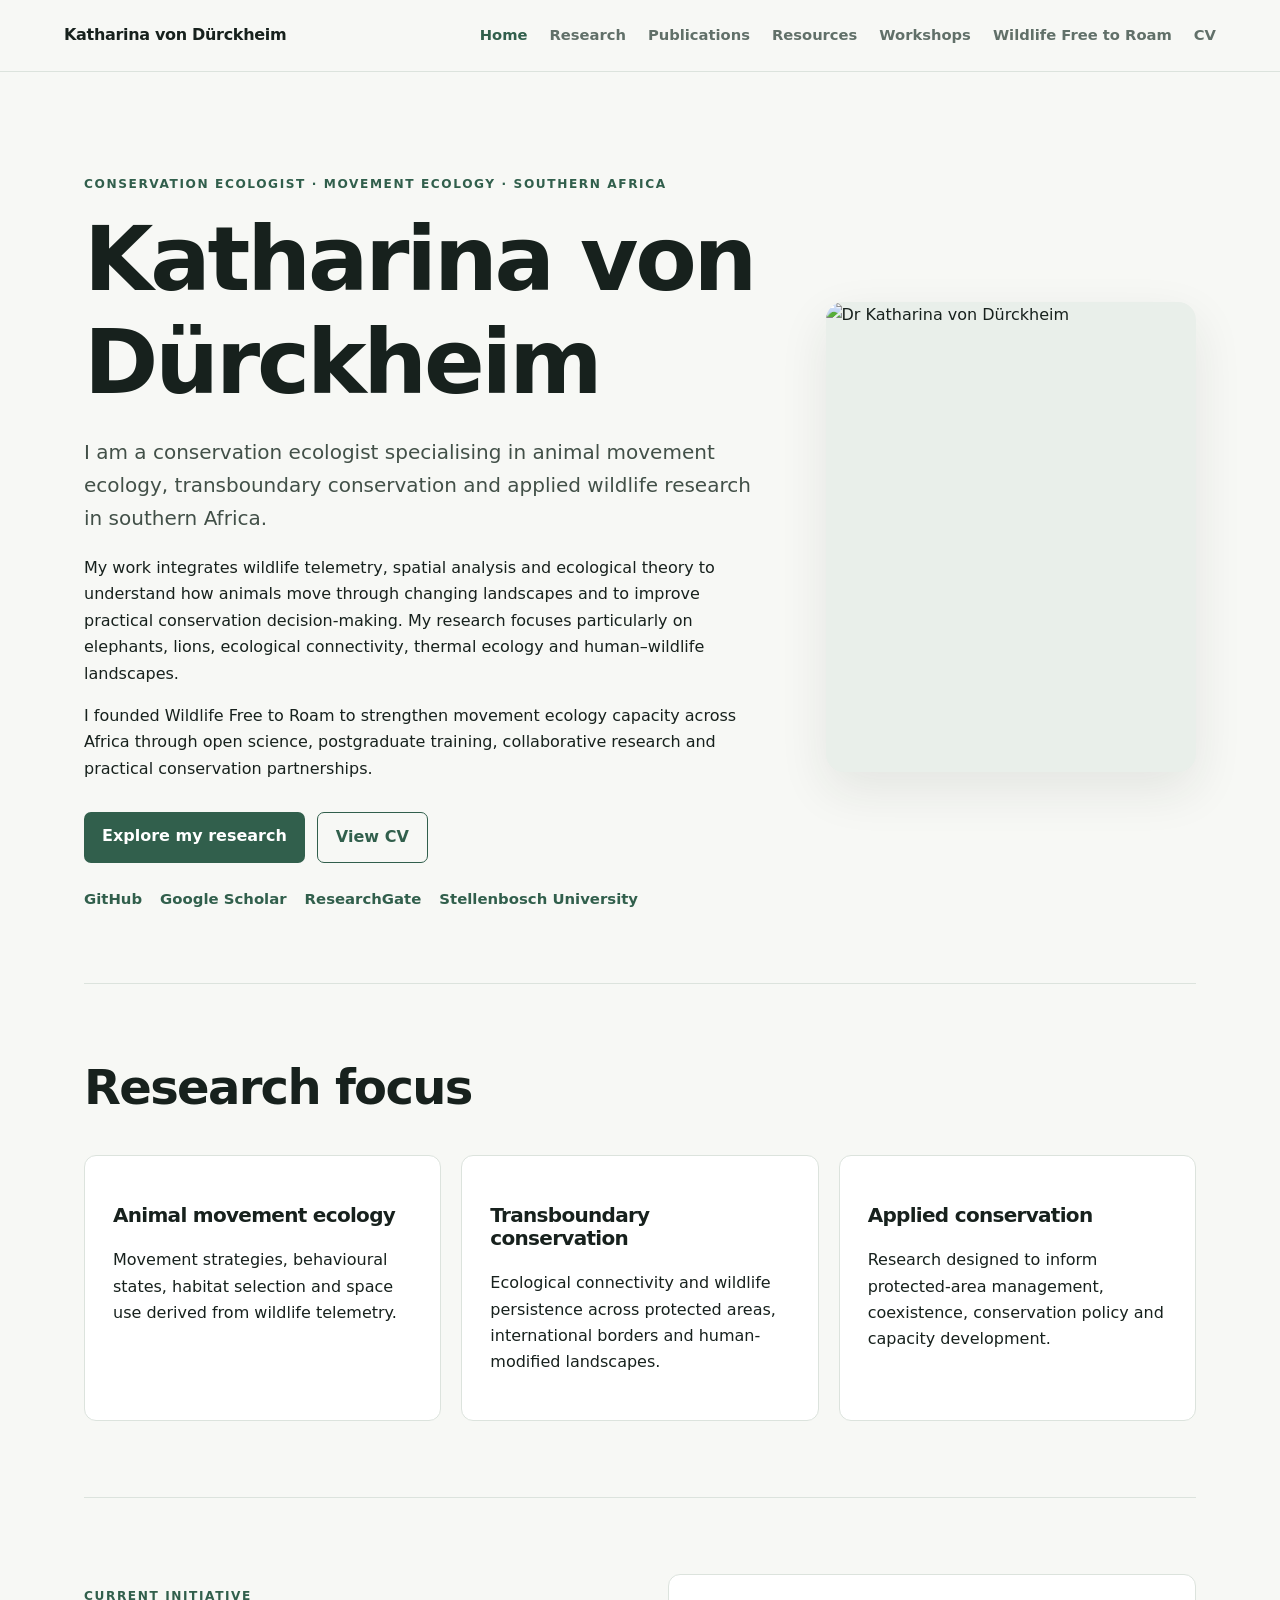
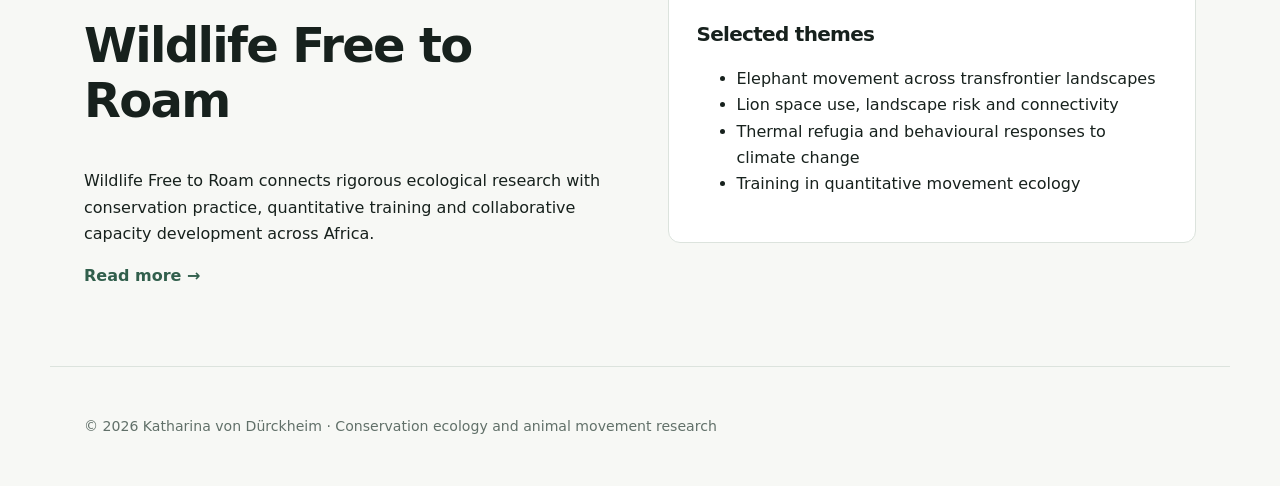
==== index.html @ d7ab154a "Update index.html" ====
<!doctype html>
<html lang="en">
<head>
  <meta charset="utf-8">
  <meta name="viewport" content="width=device-width, initial-scale=1">

  <meta
    name="description"
    content="Katharina von Dürckheim — conservation ecologist specialising in animal movement ecology, transboundary conservation and applied wildlife research."
  >

  <title>Home | Katharina von Dürckheim</title>

  <link rel="stylesheet" href="styles.css">
</head>

<body>

<nav class="navbar">
  <a class="brand" href="index.html">Katharina von Dürckheim</a>

  <button
    class="menu-toggle"
    aria-label="Toggle navigation"
    onclick="document.querySelector('.nav-links').classList.toggle('open')"
  >
    ☰
  </button>

  <div class="nav-links">
    <a href="index.html">Home</a>
    <a href="research.html">Research</a>
    <a href="publications.html">Publications</a>
    <a href="resources.html">Resources</a>
    <a href="workshops.html">Workshops</a>
    <a href="wfr.html">Wildlife Free to Roam</a>
    <a href="cv.html">CV</a>
  </div>
</nav>

<main>

<section class="hero">

  <div class="hero-copy">

    <p class="eyebrow">
      Conservation ecologist · Movement ecology · Southern Africa
    </p>

    <h1>Katharina von Dürckheim</h1>

    <p class="lead">
      I am a conservation ecologist specialising in animal movement ecology,
      transboundary conservation and applied wildlife research in southern Africa.
    </p>

    <p>
      My work integrates wildlife telemetry, spatial analysis and ecological theory
      to understand how animals move through changing landscapes and to improve
      practical conservation decision-making. My research focuses particularly on
      elephants, lions, ecological connectivity, thermal ecology and
      human–wildlife landscapes.
    </p>

    <p>
      I founded Wildlife Free to Roam to strengthen movement ecology capacity
      across Africa through open science, postgraduate training, collaborative
      research and practical conservation partnerships.
    </p>

    <div class="buttons">
      <a class="button primary" href="research.html">
        Explore my research
      </a>

      <a class="button secondary" href="cv.html">
        View CV
      </a>
    </div>

    <div class="social-links">
      <a
        href="https://github.com/KatharinaVonDurckheim"
        target="_blank"
        rel="noopener noreferrer"
      >
        GitHub
      </a>

      <a href="#" title="Replace with your Google Scholar link">
        Google Scholar
      </a>

      <a href="#" title="Replace with your ResearchGate link">
        ResearchGate
      </a>

      <a href="#" title="Replace with your Stellenbosch University profile">
        Stellenbosch University
      </a>
    </div>

  </div>

  <div class="portrait-card">
  <img src="images/katharina.jpg"
       alt="Dr Katharina von Dürckheim"
       class="portrait-image">
</div>

</section>


<section class="section">

  <h2>Research focus</h2>

  <div class="cards">

    <article class="card">
      <h3>Animal movement ecology</h3>

      <p>
        Movement strategies, behavioural states, habitat selection and space use
        derived from wildlife telemetry.
      </p>
    </article>

    <article class="card">
      <h3>Transboundary conservation</h3>

      <p>
        Ecological connectivity and wildlife persistence across protected areas,
        international borders and human-modified landscapes.
      </p>
    </article>

    <article class="card">
      <h3>Applied conservation</h3>

      <p>
        Research designed to inform protected-area management, coexistence,
        conservation policy and capacity development.
      </p>
    </article>

  </div>

</section>


<section class="section split">

  <div>

    <p class="eyebrow">Current initiative</p>

    <h2>Wildlife Free to Roam</h2>

    <p>
      Wildlife Free to Roam connects rigorous ecological research with conservation
      practice, quantitative training and collaborative capacity development
      across Africa.
    </p>

    <a class="text-link" href="wfr.html">
      Read more →
    </a>

  </div>

  <div class="feature-panel">

    <h3>Selected themes</h3>

    <ul>
      <li>Elephant movement across transfrontier landscapes</li>
      <li>Lion space use, landscape risk and connectivity</li>
      <li>Thermal refugia and behavioural responses to climate change</li>
      <li>Training in quantitative movement ecology</li>
    </ul>

  </div>

</section>

</main>


<footer>
  <p>
    © 2026 Katharina von Dürckheim · Conservation ecology and animal movement research
  </p>
</footer>


<script>
  document.querySelectorAll('.nav-links a').forEach(link => {
    if (
      link.getAttribute('href') === location.pathname.split('/').pop() ||
      (
        location.pathname.endsWith('/') &&
        link.getAttribute('href') === 'index.html'
      )
    ) {
      link.classList.add('active');
    }
  });
</script>

</body>
</html>
---- styles.css ----
:root {
  --ink: #17211d;
  --muted: #617069;
  --paper: #f7f8f5;
  --white: #ffffff;
  --accent: #315f4c;
  --accent-dark: #244738;
  --line: #dce3dd;
  --soft: #e9efea;
  --max: 1180px;
}
* { box-sizing: border-box; }
html { scroll-behavior: smooth; }
body {
  margin: 0;
  color: var(--ink);
  background: var(--paper);
  font-family: Inter, ui-sans-serif, system-ui, -apple-system, BlinkMacSystemFont, "Segoe UI", sans-serif;
  line-height: 1.65;
}
a { color: var(--accent); }
.navbar {
  min-height: 72px;
  display: flex;
  align-items: center;
  gap: 28px;
  padding: 0 5vw;
  background: rgba(247,248,245,.96);
  border-bottom: 1px solid var(--line);
  position: sticky;
  top: 0;
  z-index: 20;
}
.brand {
  color: var(--ink);
  text-decoration: none;
  font-weight: 720;
  letter-spacing: -.02em;
  white-space: nowrap;
}
.nav-links { margin-left: auto; display: flex; align-items: center; gap: 22px; }
.nav-links a {
  color: var(--muted);
  text-decoration: none;
  font-size: .92rem;
  font-weight: 560;
}
.nav-links a:hover, .nav-links a.active { color: var(--accent); }
.menu-toggle { display: none; margin-left: auto; border: 0; background: none; font-size: 1.5rem; }
main { max-width: var(--max); margin: 0 auto; padding: 0 34px; }
.hero {
  min-height: 72vh;
  display: grid;
  grid-template-columns: 1.45fr .8fr;
  gap: 70px;
  align-items: center;
  padding: 90px 0 72px;
}
h1, h2, h3 { line-height: 1.15; letter-spacing: -.035em; }
h1 { font-size: clamp(3rem, 7vw, 5.8rem); margin: .15em 0 .25em; }
h2 { font-size: clamp(1.9rem, 4vw, 3rem); margin-top: 0; }
h3 { font-size: 1.25rem; }
.lead { font-size: 1.25rem; color: #425048; max-width: 760px; }
.eyebrow {
  color: var(--accent);
  text-transform: uppercase;
  letter-spacing: .13em;
  font-size: .76rem;
  font-weight: 760;
}
.buttons { display: flex; flex-wrap: wrap; gap: 12px; margin: 30px 0 24px; }
.button {
  display: inline-block;
  padding: 11px 18px;
  border-radius: 7px;
  text-decoration: none;
  font-weight: 680;
}
.button.primary { background: var(--accent); color: white; }
.button.primary:hover { background: var(--accent-dark); }
.button.secondary { border: 1px solid var(--accent); }
.social-links { display: flex; flex-wrap: wrap; gap: 18px; font-size: .93rem; }
.social-links a, .text-link { text-decoration: none; font-weight: 650; }
.portrait-card {
  background: var(--soft);
  border-radius: 18px;
  min-height: 470px;
  overflow: hidden;
  box-shadow: 0 18px 50px rgba(28,47,38,.09);
}
.portrait-placeholder {
  min-height: 470px;
  display: flex;
  flex-direction: column;
  align-items: center;
  justify-content: center;
  color: var(--muted);
  text-align: center;
  border: 1px dashed #9baba2;
}
.portrait-placeholder small { margin-top: 8px; }
.section { padding: 76px 0; border-top: 1px solid var(--line); }
.cards { display: grid; grid-template-columns: repeat(3, 1fr); gap: 20px; }
.card, .feature-panel {
  background: var(--white);
  padding: 28px;
  border: 1px solid var(--line);
  border-radius: 12px;
}
.split { display: grid; grid-template-columns: 1fr 1fr; gap: 55px; align-items: start; }
.page-header { padding: 95px 0 70px; max-width: 900px; }
.page-header h1 { font-size: clamp(2.6rem, 6vw, 4.8rem); }
.project-list article { padding: 28px 0; border-bottom: 1px solid var(--line); }
.project-list article:first-child { border-top: 1px solid var(--line); }
.project-list h2 { font-size: 1.65rem; margin-bottom: 8px; }
.publications li { margin-bottom: 22px; }
.notice { padding: 20px; background: var(--soft); border-left: 4px solid var(--accent); margin-top: 35px; }
footer {
  max-width: var(--max);
  margin: 0 auto;
  padding: 34px;
  color: var(--muted);
  border-top: 1px solid var(--line);
  font-size: .88rem;
}
@media (max-width: 900px) {
  .hero, .split { grid-template-columns: 1fr; }
  .cards { grid-template-columns: 1fr; }
  .portrait-card, .portrait-placeholder { min-height: 360px; }
  .menu-toggle { display: block; }
  .nav-links {
    display: none;
    position: absolute;
    top: 72px;
    left: 0;
    right: 0;
    margin: 0;
    padding: 18px 5vw 24px;
    background: var(--paper);
    border-bottom: 1px solid var(--line);
    flex-direction: column;
    align-items: flex-start;
  }
  .nav-links.open { display: flex; }
}
@media (max-width: 600px) {
  main { padding: 0 20px; }
  .hero { padding-top: 60px; }
  h1 { font-size: 3.2rem; }
}
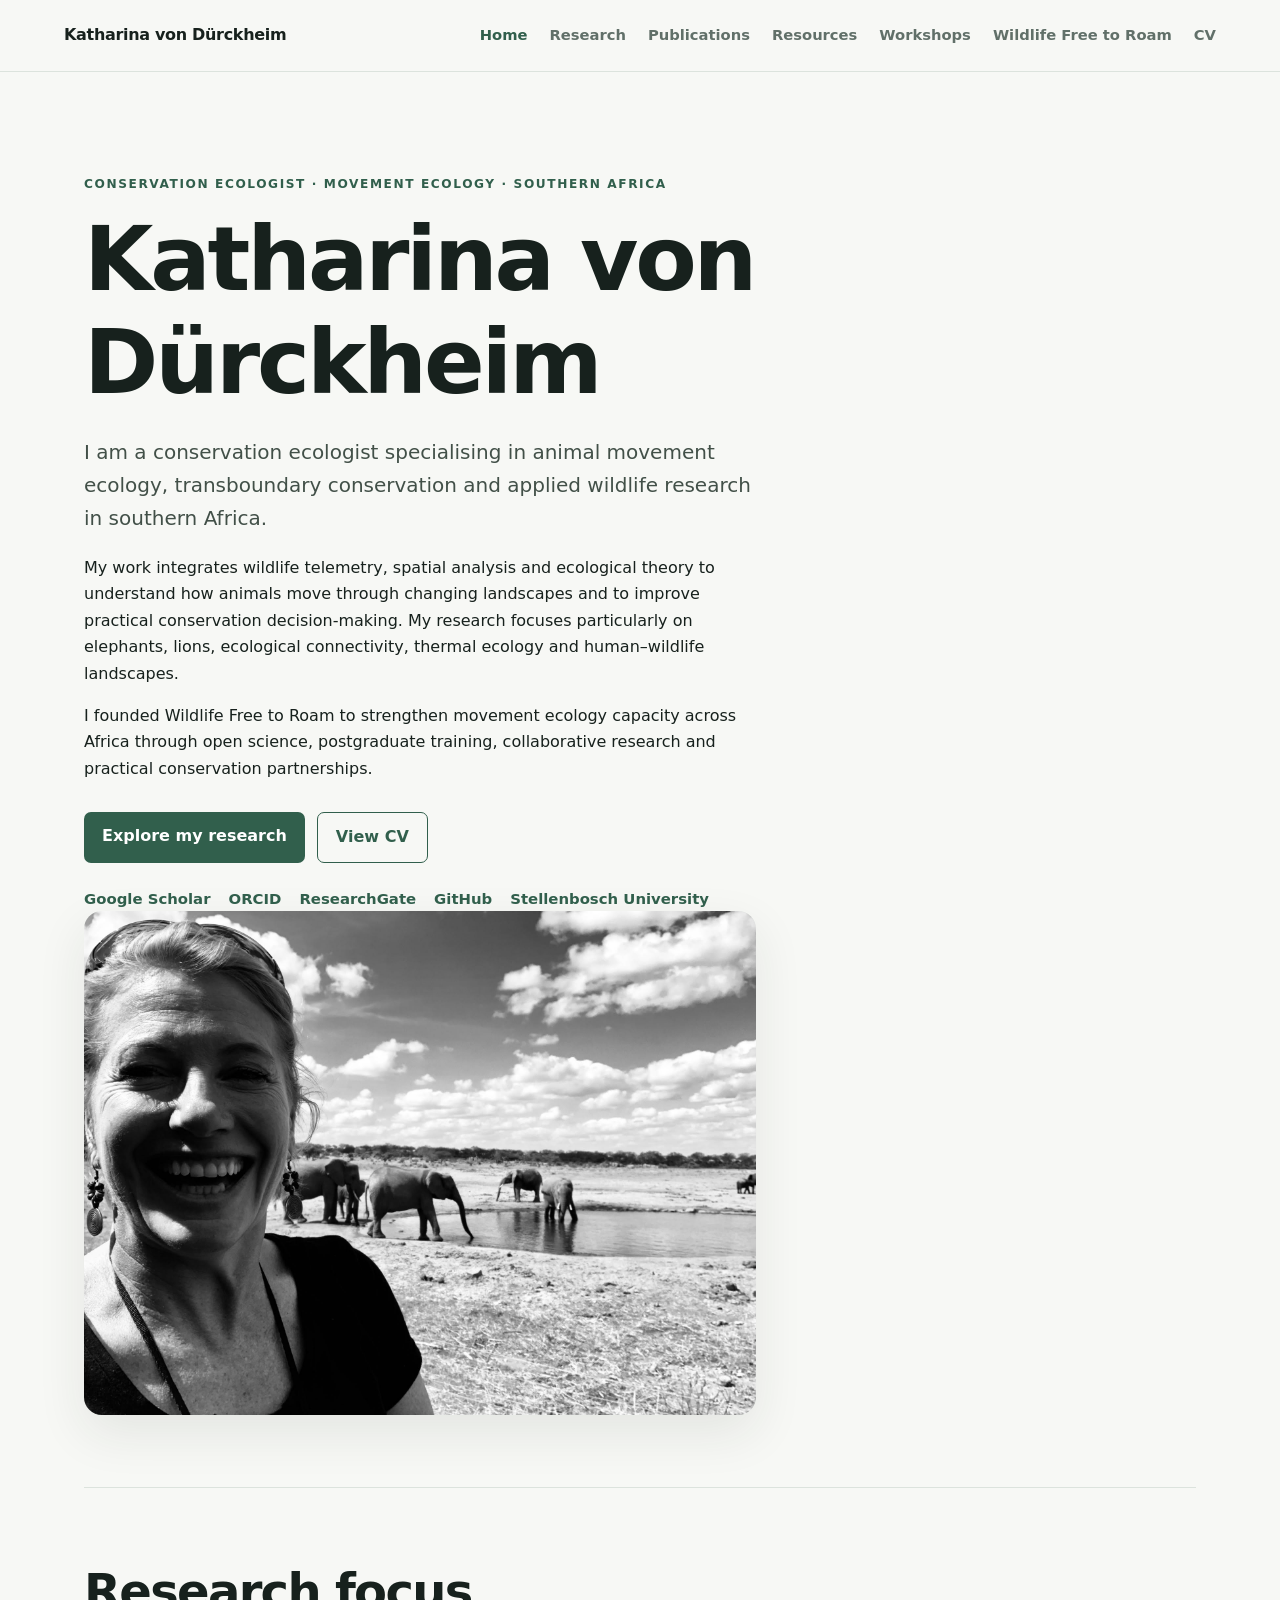
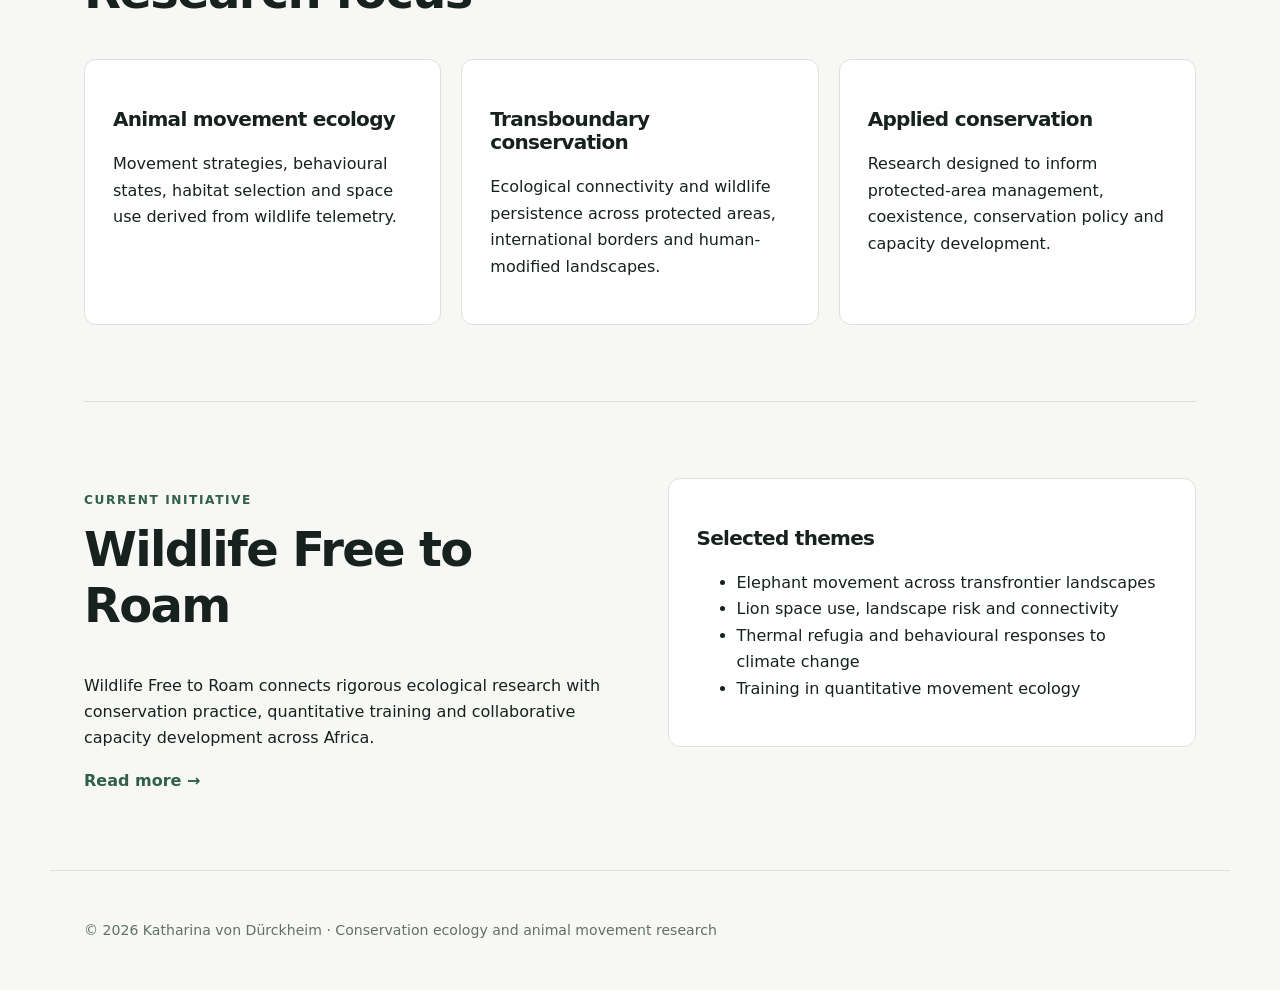
==== commit bde8d847: "Update index.html" ====
--- a/index.html
+++ b/index.html
@@ -80,33 +80,34 @@
     </div>
 
     <div class="social-links">
-      <a
-        href="https://github.com/KatharinaVonDurckheim"
-        target="_blank"
-        rel="noopener noreferrer"
-      >
-        GitHub
-      </a>
-
-      <a href="#" title="Replace with your Google Scholar link">
-        Google Scholar
-      </a>
-
-      <a href="#" title="Replace with your ResearchGate link">
-        ResearchGate
-      </a>
-
-      <a href="#" title="Replace with your Stellenbosch University profile">
-        Stellenbosch University
-      </a>
-    </div>
-
-  </div>
-
-  <div class="portrait-card">
-  <img src="images/katharina.jpg"
-       alt="Dr Katharina von Dürckheim"
-       class="portrait-image">
+  <a href="#" title="Add your Google Scholar URL">Google Scholar</a>
+
+  <a href="https://orcid.org/0000-0002-5176-1665"
+     target="_blank" rel="noopener noreferrer">
+    ORCID
+  </a>
+
+  <a href="https://www.researchgate.net/profile/Katharina-Em-Von-Durckheim"
+     target="_blank" rel="noopener noreferrer">
+    ResearchGate
+  </a>
+
+  <a href="https://github.com/KatharinaVonDurckheim"
+     target="_blank" rel="noopener noreferrer">
+    GitHub
+  </a>
+
+  <a href="#" title="Add your Stellenbosch profile">
+    Stellenbosch University
+  </a>
+</div>
+
+<div class="portrait-card">
+  <img
+    src="images/katharina.jpg"
+    alt="Dr Katharina von Dürckheim"
+    class="portrait-image"
+  >
 </div>
 
 </section>
--- a/styles.css
+++ b/styles.css
@@ -149,3 +149,9 @@
   .hero { padding-top: 60px; }
   h1 { font-size: 3.2rem; }
 }
+.portrait-image {
+    width: 100%;
+    height: 100%;
+    object-fit: cover;
+    display: block;
+}
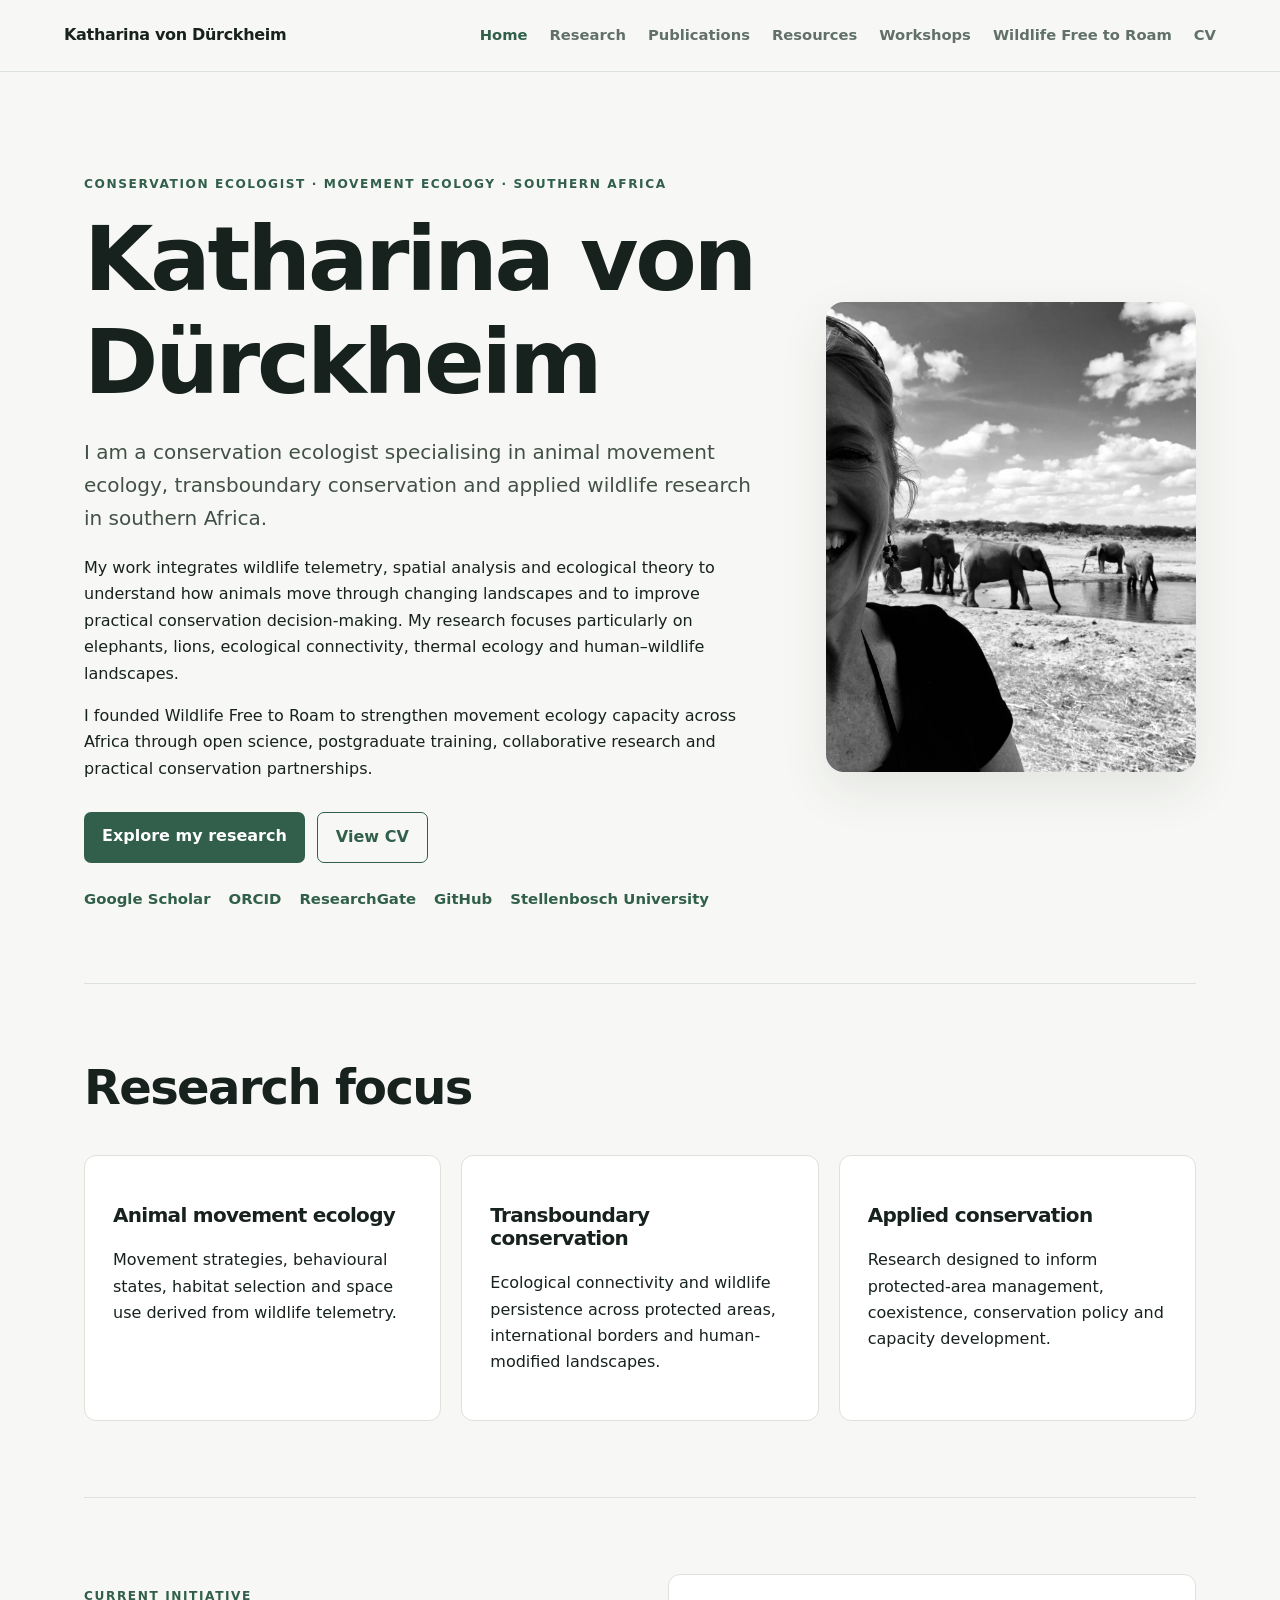
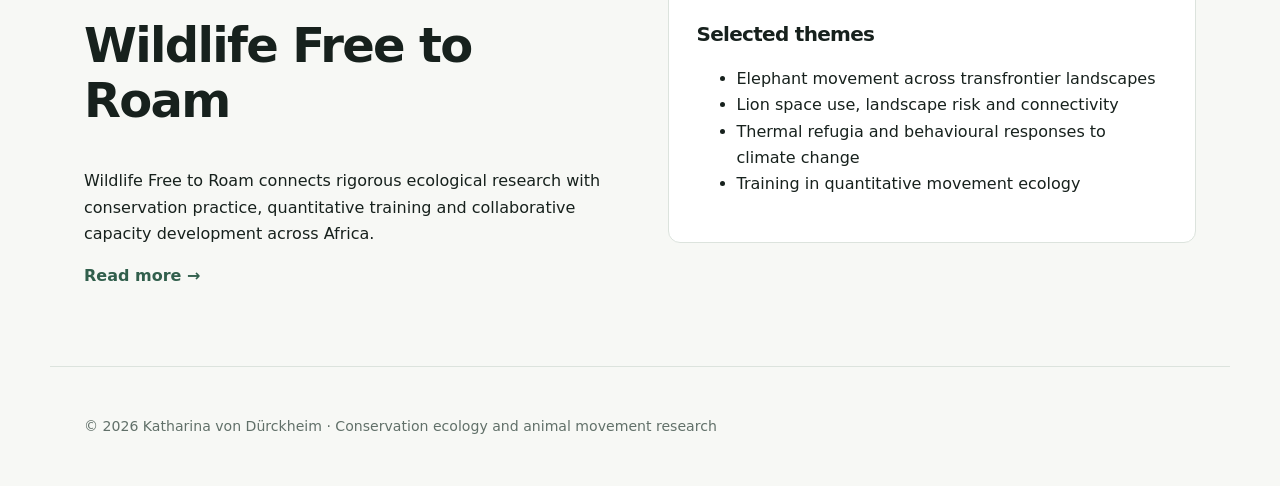
==== commit ba64fca9: "Update index.html" ====
--- a/index.html
+++ b/index.html
@@ -101,7 +101,9 @@
     Stellenbosch University
   </a>
 </div>
-
+    
+ </div> 
+  
 <div class="portrait-card">
   <img
     src="images/katharina.jpg"
--- a/styles.css
+++ b/styles.css
@@ -124,11 +124,25 @@
   border-top: 1px solid var(--line);
   font-size: .88rem;
 }
-@media (max-width: 900px) {
-  .hero, .split { grid-template-columns: 1fr; }
-  .cards { grid-template-columns: 1fr; }
-  .portrait-card, .portrait-placeholder { min-height: 360px; }
-  .menu-toggle { display: block; }
+@media (max-width: 700px) {
+  .hero,
+  .split {
+    grid-template-columns: 1fr;
+  }
+
+  .cards {
+    grid-template-columns: 1fr;
+  }
+
+  .portrait-card,
+  .portrait-placeholder {
+    min-height: 360px;
+  }
+
+  .menu-toggle {
+    display: block;
+  }
+
   .nav-links {
     display: none;
     position: absolute;
@@ -142,16 +156,24 @@
     flex-direction: column;
     align-items: flex-start;
   }
-  .nav-links.open { display: flex; }
+
+  .nav-links.open {
+    display: flex;
+  }
 }
 @media (max-width: 600px) {
   main { padding: 0 20px; }
   .hero { padding-top: 60px; }
   h1 { font-size: 3.2rem; }
 }
+.portrait-card {
+  height: 470px;
+}
+
 .portrait-image {
-    width: 100%;
-    height: 100%;
-    object-fit: cover;
-    display: block;
+  width: 100%;
+  height: 100%;
+  object-fit: cover;
+  object-position: center;
+  display: block;
 }
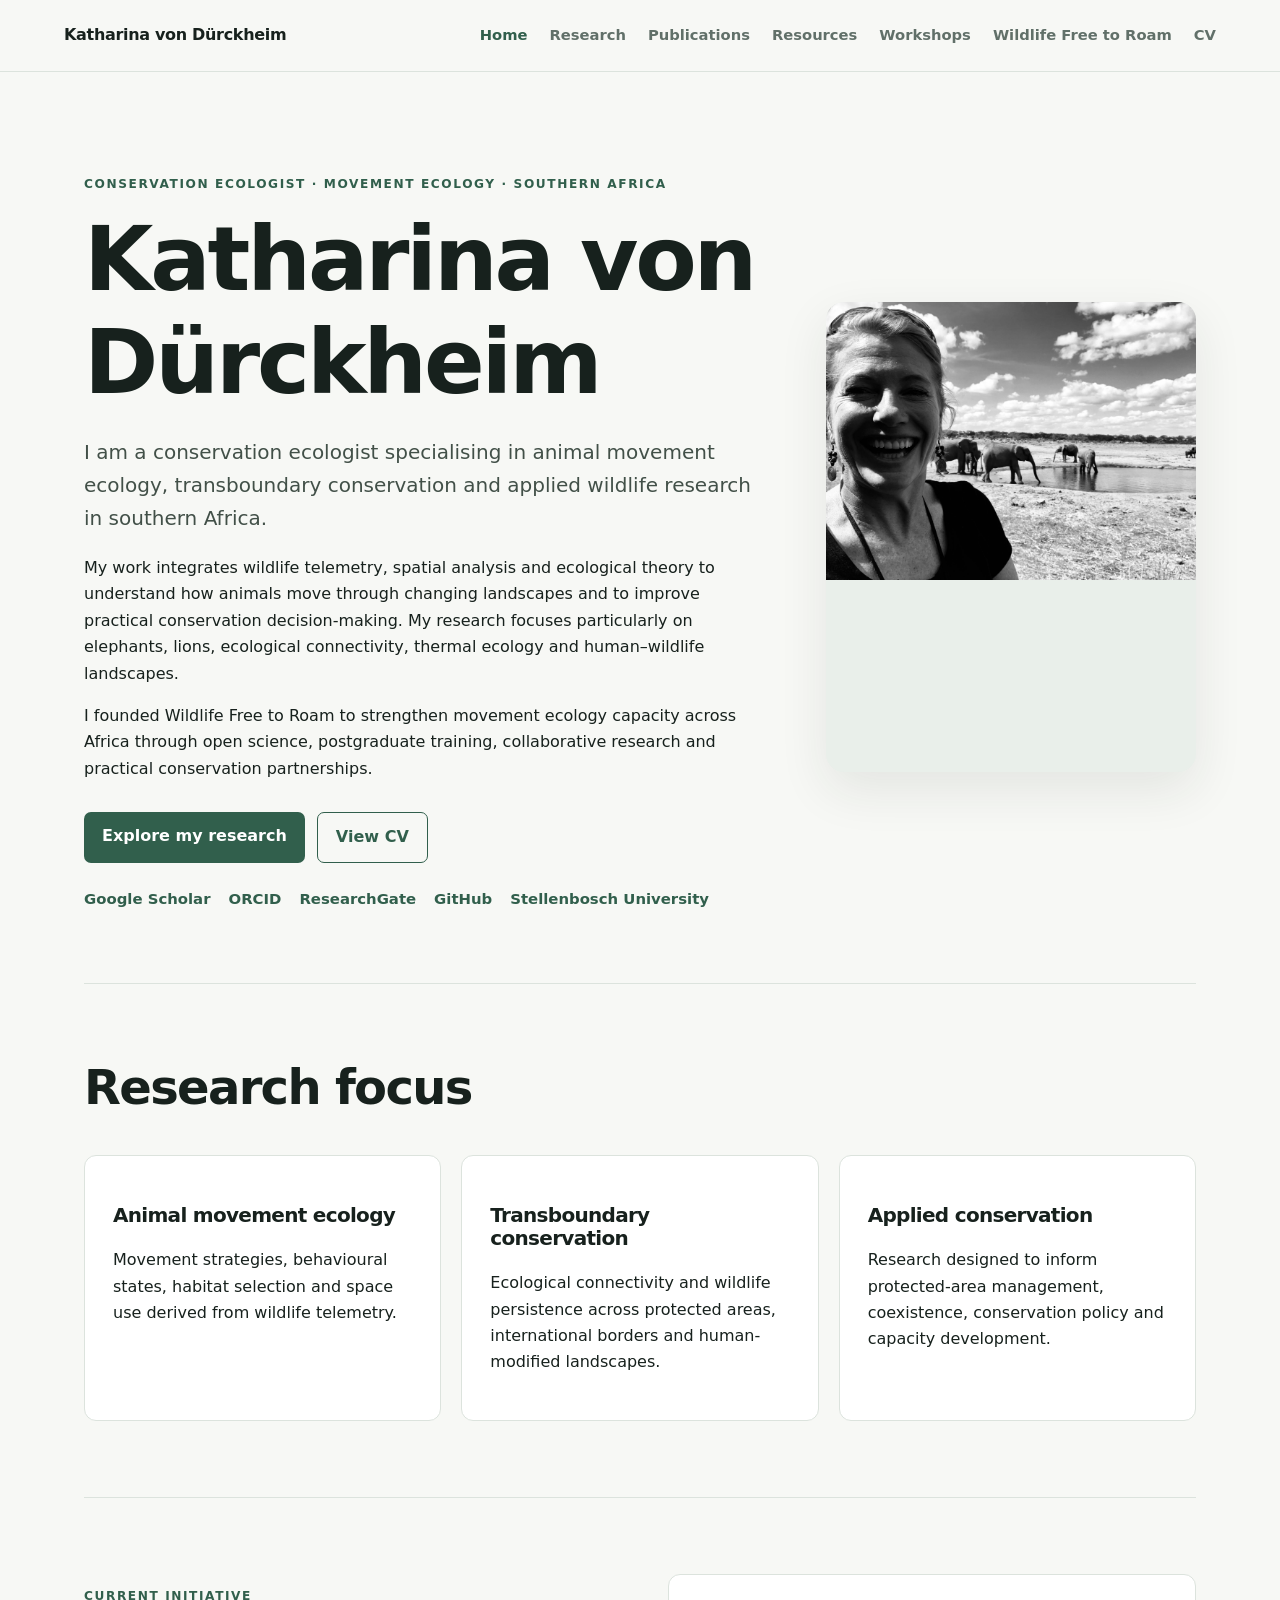
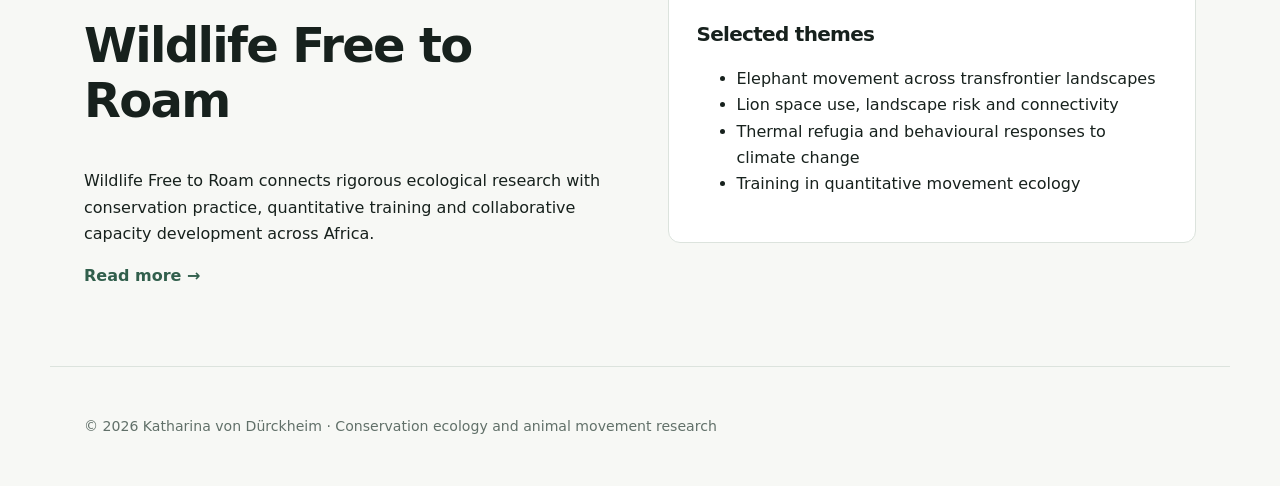
==== commit e7b770c9: "Update index.html" ====
--- a/index.html
+++ b/index.html
@@ -80,7 +80,11 @@
     </div>
 
     <div class="social-links">
-  <a href="#" title="Add your Google Scholar URL">Google Scholar</a>
+  <a href="https://scholar.google.com/citations?user=x6nnrBAAAAAJ&hl=en"
+   target="_blank"
+   rel="noopener noreferrer">
+  Google Scholar
+</a>
 
   <a href="https://orcid.org/0000-0002-5176-1665"
      target="_blank" rel="noopener noreferrer">
--- a/styles.css
+++ b/styles.css
@@ -167,13 +167,13 @@
   h1 { font-size: 3.2rem; }
 }
 .portrait-card {
-  height: 470px;
+  background: var(--soft);
+  border-radius: 18px;
+  overflow: hidden;
 }
 
 .portrait-image {
   width: 100%;
-  height: 100%;
-  object-fit: cover;
-  object-position: center;
+  height: auto;
   display: block;
 }
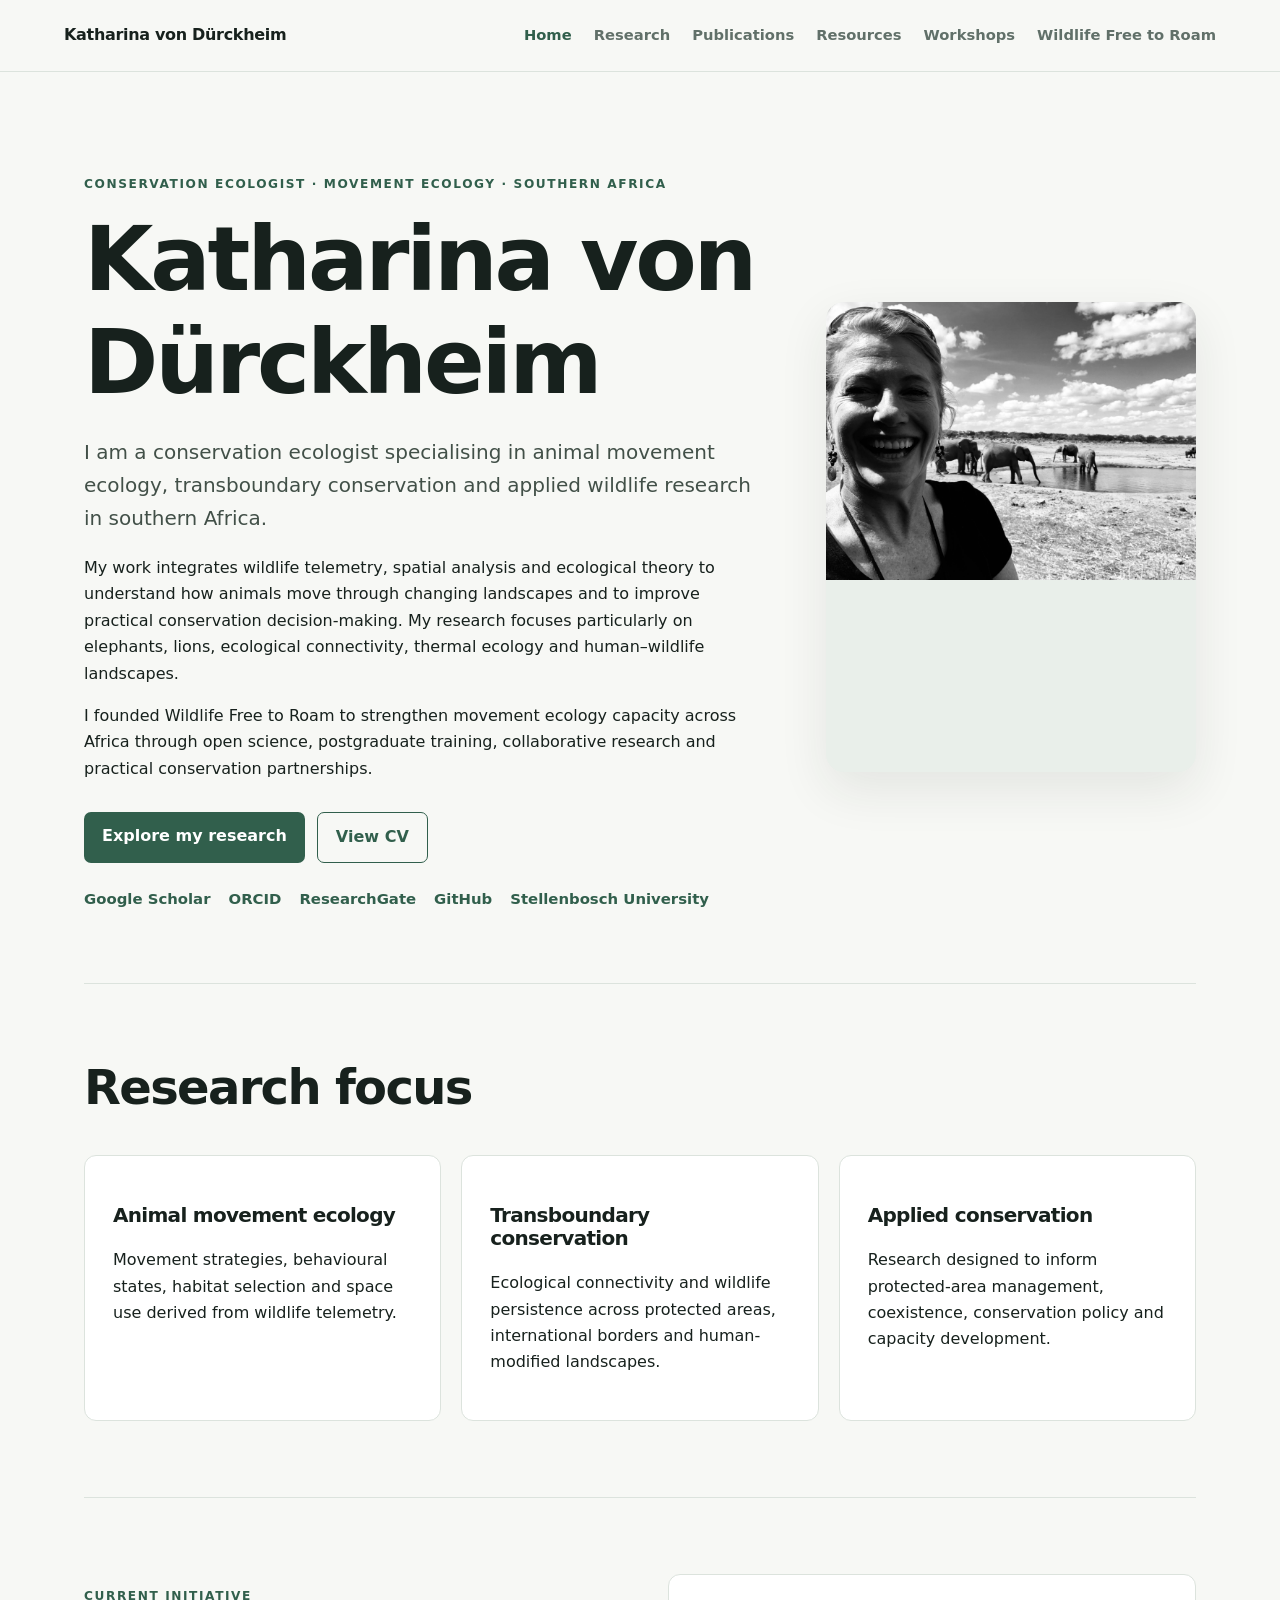
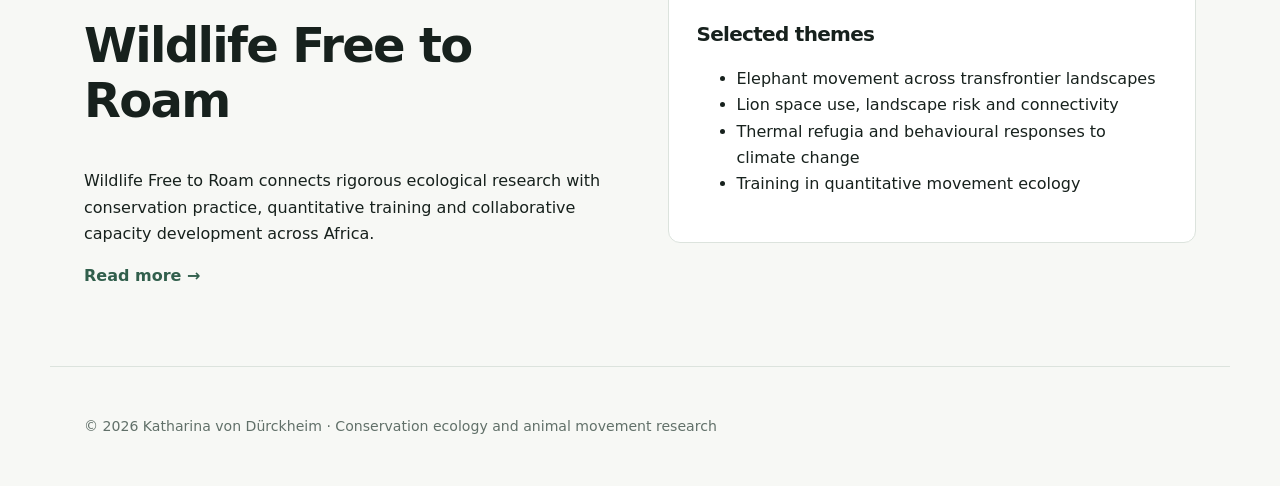
==== commit 94a74f52: "Update index.html" ====
--- a/index.html
+++ b/index.html
@@ -34,8 +34,7 @@
     <a href="resources.html">Resources</a>
     <a href="workshops.html">Workshops</a>
     <a href="wfr.html">Wildlife Free to Roam</a>
-    <a href="cv.html">CV</a>
-  </div>
+      </div>
 </nav>
 
 <main>
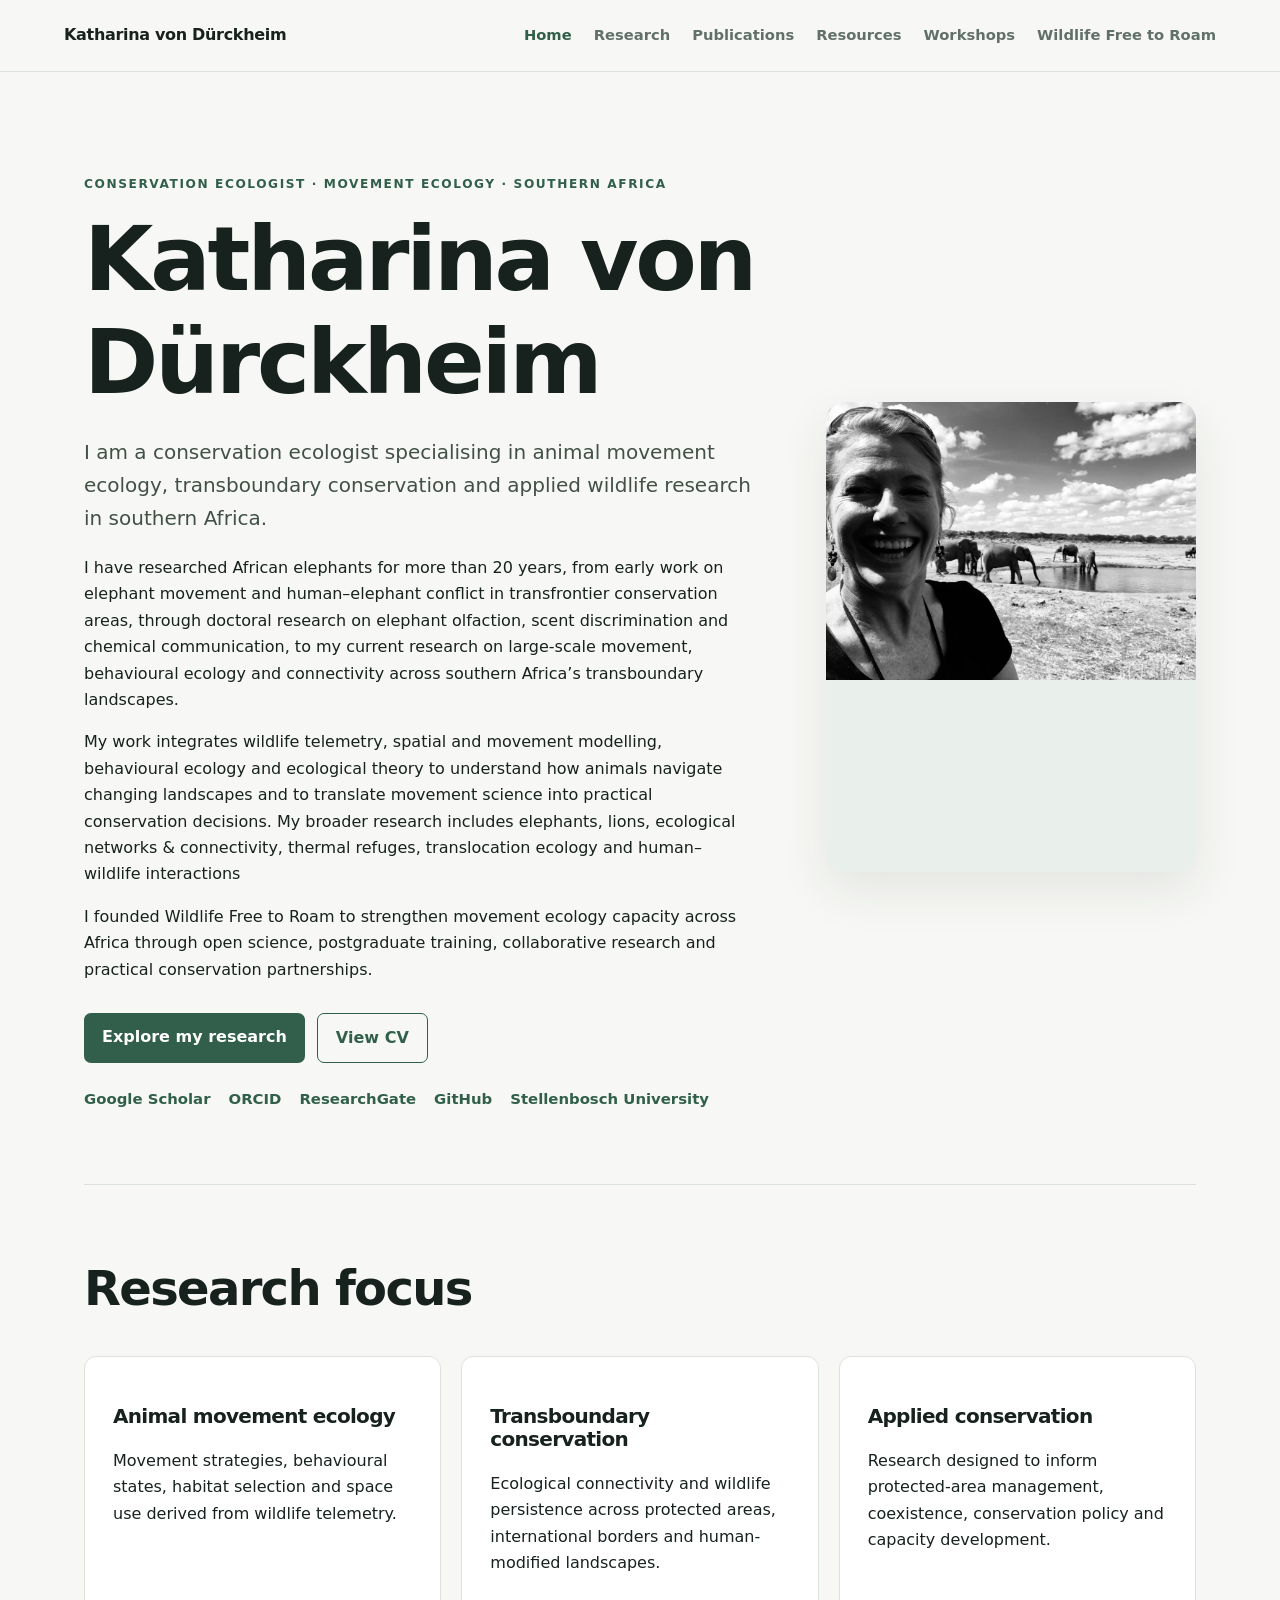
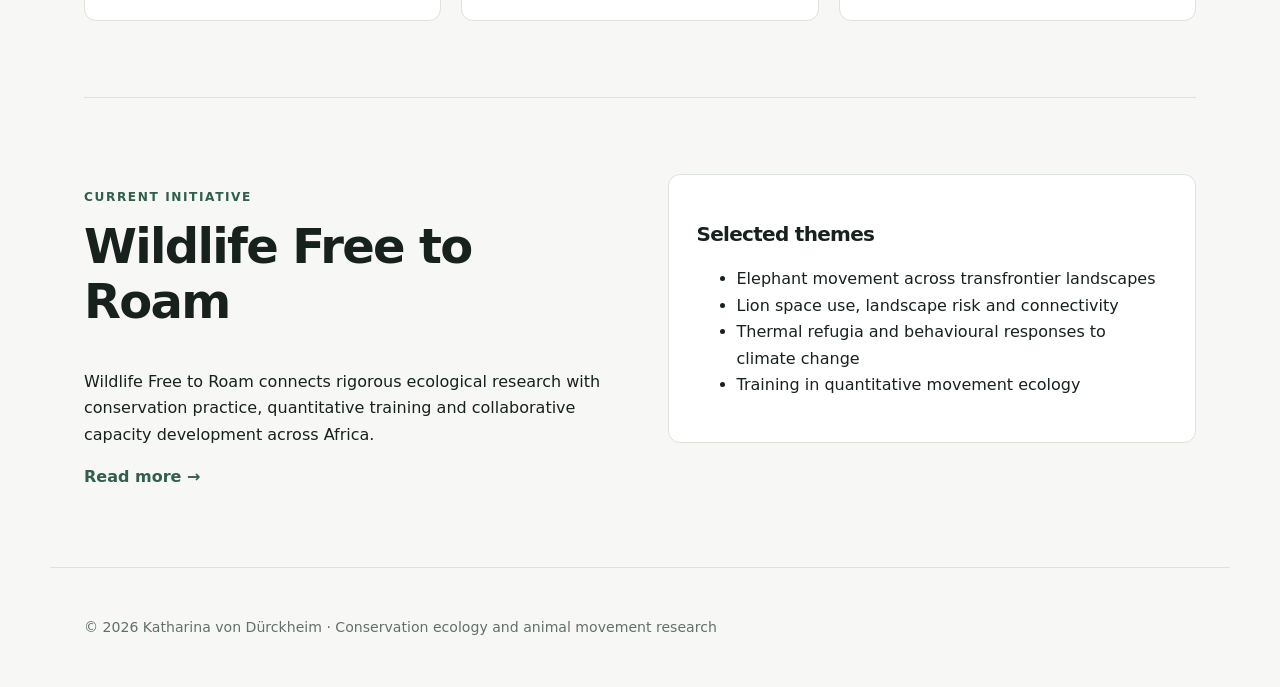
==== commit 5127d378: "Update index.html" ====
--- a/index.html
+++ b/index.html
@@ -50,16 +50,21 @@
     <h1>Katharina von Dürckheim</h1>
 
     <p class="lead">
-      I am a conservation ecologist specialising in animal movement ecology,
-      transboundary conservation and applied wildlife research in southern Africa.
-    </p>
-
-    <p>
-      My work integrates wildlife telemetry, spatial analysis and ecological theory
-      to understand how animals move through changing landscapes and to improve
-      practical conservation decision-making. My research focuses particularly on
-      elephants, lions, ecological connectivity, thermal ecology and
-      human–wildlife landscapes.
+      I am a conservation ecologist specialising in animal movement ecology, transboundary conservation and applied wildlife research in southern Africa.
+    </p>
+    <p>
+      I have researched African elephants for more than 20 years, from early work on 
+      elephant movement and human–elephant conflict in transfrontier conservation areas, 
+      through doctoral research on elephant olfaction, scent discrimination and chemical communication,
+      to my current research on large-scale movement, behavioural ecology and connectivity across 
+      southern Africa’s transboundary landscapes.
+      </p>
+    <p>
+      My work integrates wildlife telemetry, spatial and movement modelling, behavioural ecology and 
+      ecological theory to understand how animals navigate changing landscapes and to translate 
+      movement science into practical conservation decisions. My broader research includes elephants, 
+      lions, ecological networks & connectivity, thermal refuges, translocation ecology and human–wildlife 
+      interactions
     </p>
 
     <p>
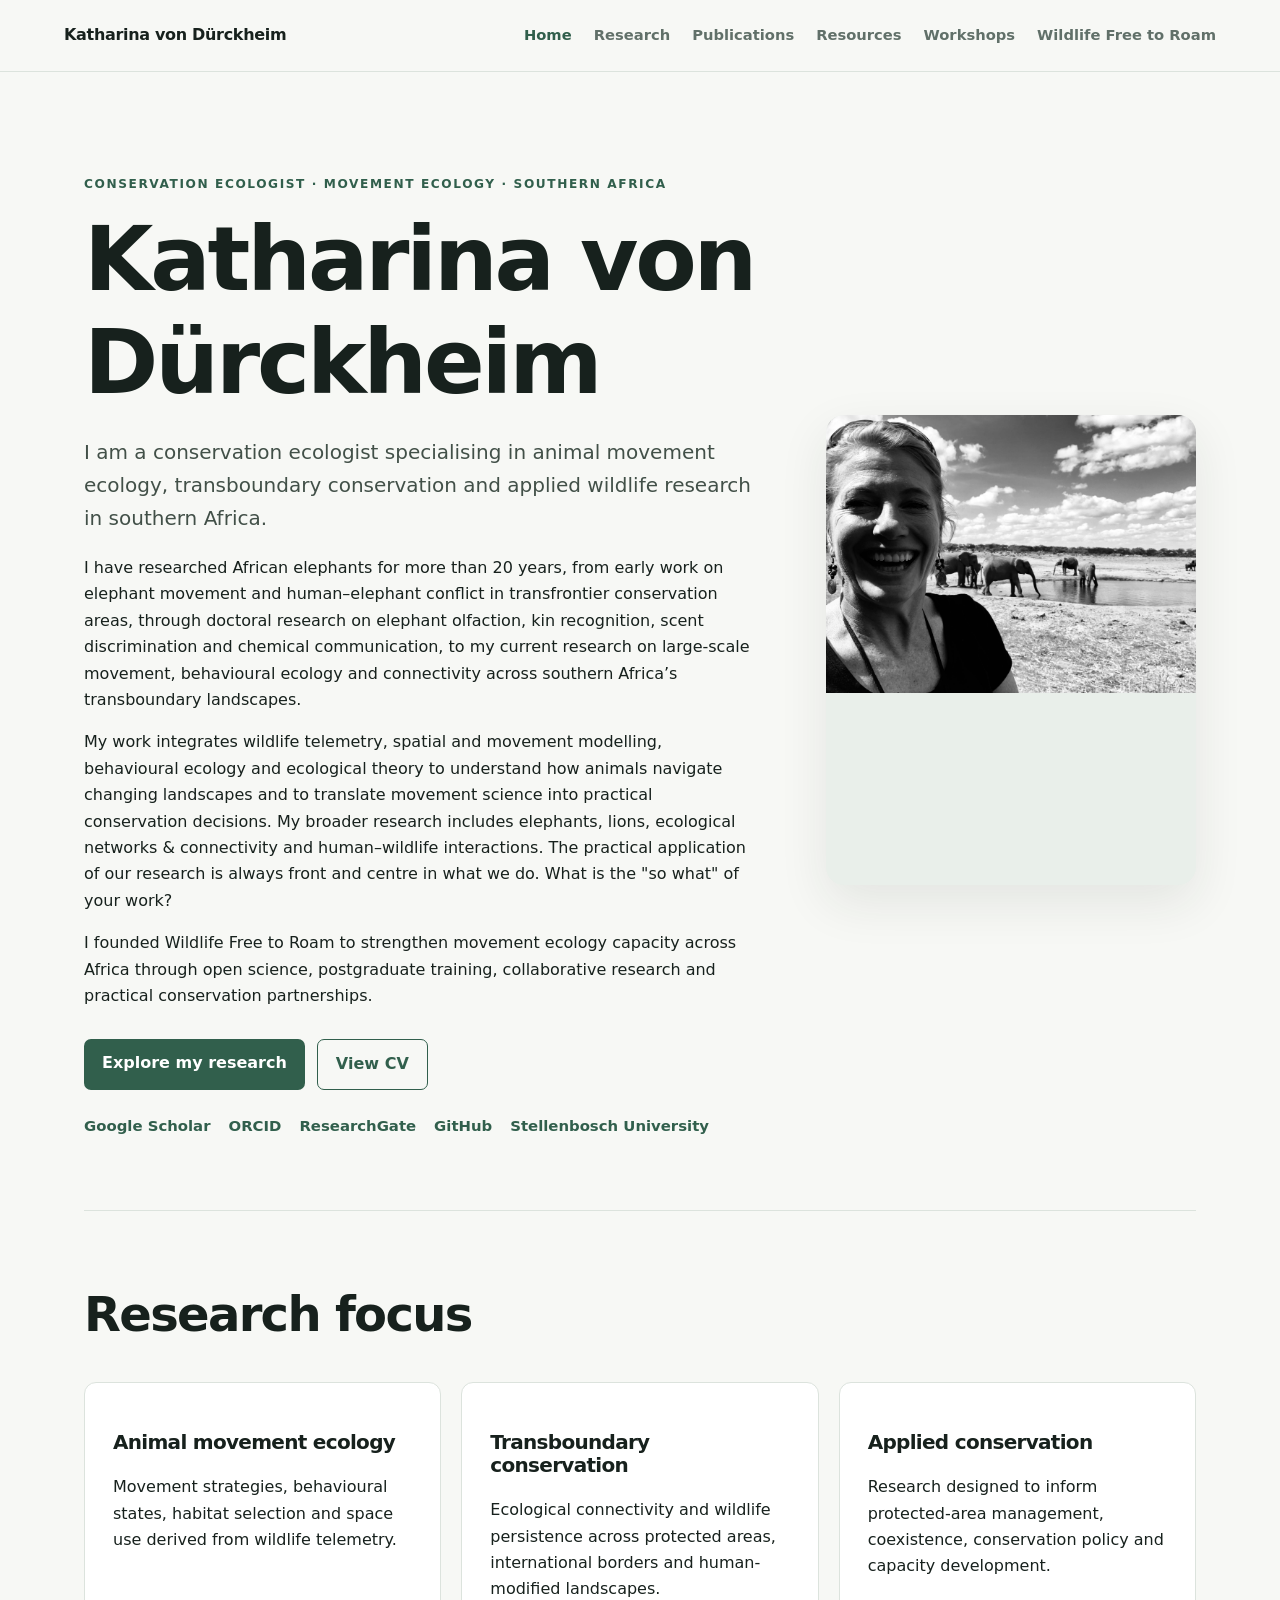
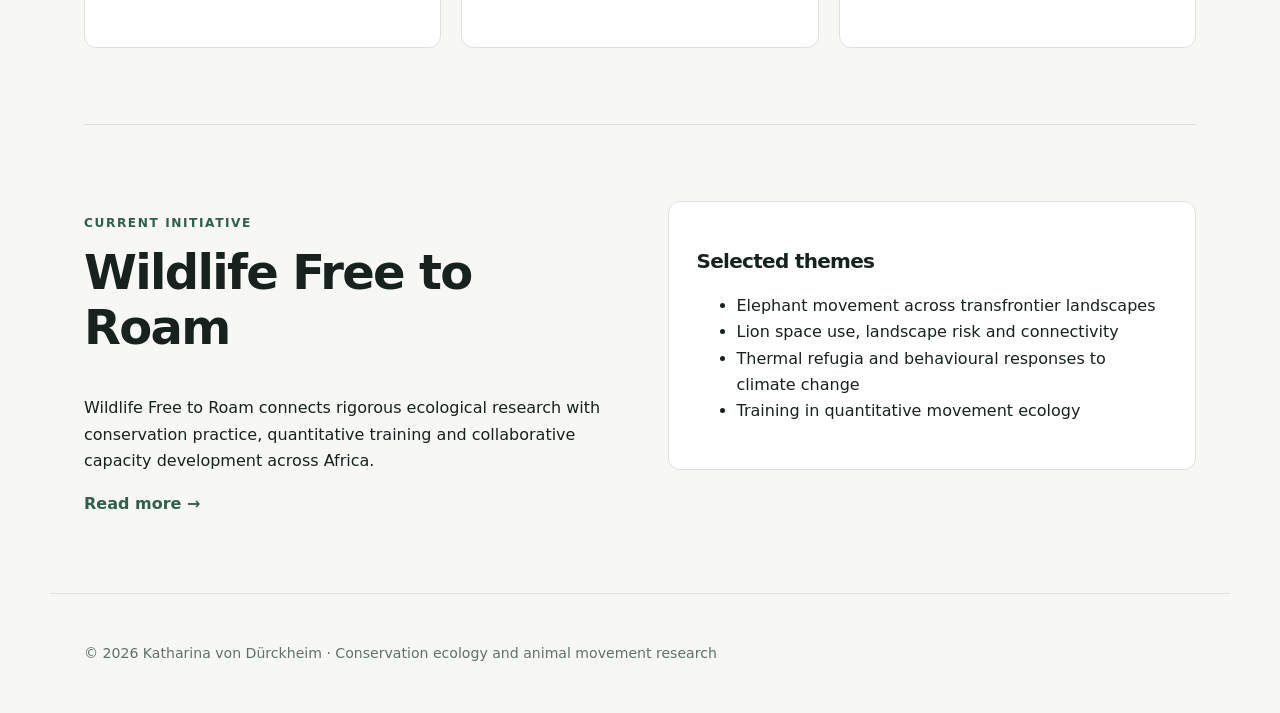
==== commit dbea7fed: "Update index.html" ====
--- a/index.html
+++ b/index.html
@@ -55,7 +55,7 @@
     <p>
       I have researched African elephants for more than 20 years, from early work on 
       elephant movement and human–elephant conflict in transfrontier conservation areas, 
-      through doctoral research on elephant olfaction, scent discrimination and chemical communication,
+      through doctoral research on elephant olfaction, kin recognition, scent discrimination and chemical communication,
       to my current research on large-scale movement, behavioural ecology and connectivity across 
       southern Africa’s transboundary landscapes.
       </p>
@@ -63,8 +63,9 @@
       My work integrates wildlife telemetry, spatial and movement modelling, behavioural ecology and 
       ecological theory to understand how animals navigate changing landscapes and to translate 
       movement science into practical conservation decisions. My broader research includes elephants, 
-      lions, ecological networks & connectivity, thermal refuges, translocation ecology and human–wildlife 
-      interactions
+      lions, ecological networks & connectivity and human–wildlife interactions. 
+      The practical application of our research is always front and centre in what we do.
+      What is the "so what" of your work?
     </p>
 
     <p>
